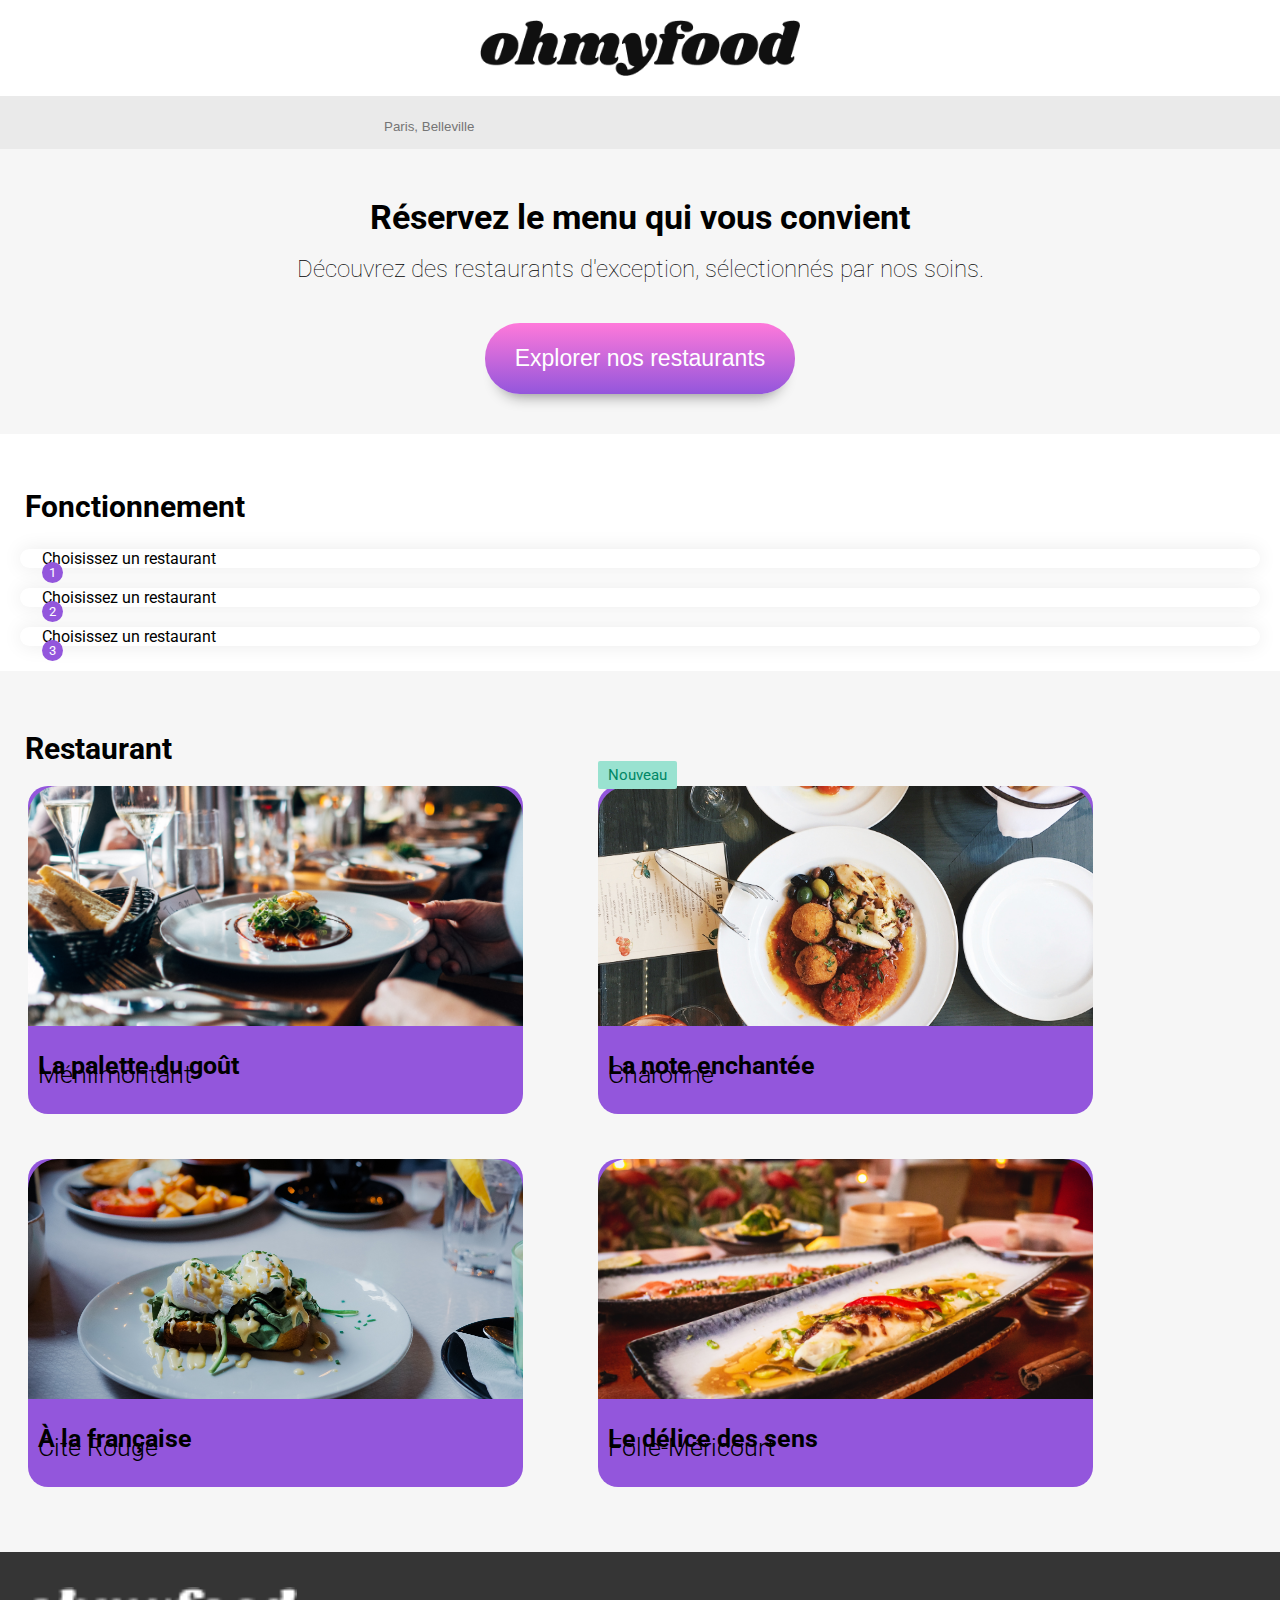
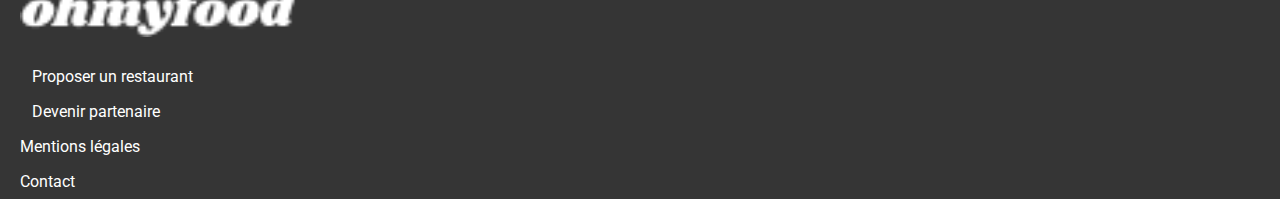
==== index.html @ 6f6e339a "Add files via upload" ====
<!DOCTYPE html>
<html lang="fr">

<head>
    <meta charset="UTF-8">
    <meta name="viewport" content="width=device-width, initial-scale=1.0">
    <title>Ohmyfood</title>
    <link rel="preconnect" href="https://fonts.googleapis.com">
    <link href="https://fonts.googleapis.com/css2?family=Shrikhand&display=swap" rel="stylesheet">
    <link rel="preconnect" href="https://fonts.googleapis.com">
    <link rel="preconnect" href="https://fonts.gstatic.com" crossorigin>
    <link href="https://fonts.googleapis.com/css2?family=Roboto:wght@100;300;400;500;700;900&display=swap" rel="stylesheet">
    <link rel="stylesheet" href="css/style.css">
    <link rel="stylesheet" href="https://cdnjs.cloudflare.com/ajax/libs/font-awesome/6.2.1/css/all.min.css"
    integrity="sha512-MV7K8+y+gLIBoVD59lQIYicR65iaqukzvf/nwasF0nqhPay5w/9lJmVM2hMDcnK1OnMGCdVK+iQrJ7lzPJQd1w=="
    crossorigin="anonymous" referrerpolicy="no-referrer" />
</head>
<body>
    <header>
        <img class="logoone" src="images/logo/ohmyfood.png" alt="Image">
    </header>
    <main>
        <div class="input-icone">
            <i class="fa-solid fa-location-dot"></i>
            <input type="text" placeholder="Paris, Belleville">
        </div>
        <section class="discovery">
            <h2>Réservez le menu qui vous convient</h2>
            <p>Découvrez des restaurants d'exception, sélectionnés par nos soins.</p>
            <button>Explorer nos restaurants</button>
        </section>
        <section class="function">
            <h2>Fonctionnement</h2>
                <div class="functionbutton">
                    <p class="number">1</p>
                    <i class="fa-solid fa-mobile-screen-button" style="color: #787878;"></i>
                    <p>Choisissez un restaurant</p>
                </div>
                <div class="functionbutton">
                    <p class="number">2</p>
                    <i class="fa-solid fa-mobile-screen-button" style="color: #787878;"></i>
                    <p>Choisissez un restaurant</p>
                </div>
                <div class="functionbutton">
                    <p class="number">3</p>
                    <i class="fa-solid fa-mobile-screen-button" style="color: #787878;"></i>
                    <p>Choisissez un restaurant</p>
                </div>
        </section>
        <h2 class="titre-restaurant">Restaurant</h2>
        <section class="restaurants">
            
            <div class="restaurants-card">
                <a href="lapalettedugout.html">
                <img src="images/restaurants/jay-wennington-N_Y88TWmGwA-unsplash.jpg" alt="lapalettedugout">
                <h3>La palette du goût <i class="fa-regular fa-heart fa-2x heart__icon--empty"></i></h3>
                <p>Ménilmontant</p>
            </a>
            </div>
            <div class="restaurants-card">
                <a href="lanoteenchantée.html">
                <p class="new">Nouveau</p>
                <img src="images/restaurants/stil-u2Lp8tXIcjw-unsplash.jpg" alt="lanoteenchantée">
                <h3>La note enchantée <i class="fa-regular fa-heart fa-2x heart__icon--empty"></i></h3>
                <p>Charonne</p>
                </a>
            </div>
            <div class="restaurants-card">
                <a href="alafrançaise.html">
                <img src="images/restaurants/toa-heftiba-DQKerTsQwi0-unsplash.jpg" alt="alafrançaise">
                <h3>À la française <i class="fa-regular fa-heart fa-2x heart__icon--empty"></i></h3>
                <p>Cité Rouge</p>
                </a>
            </div>
            <div class="restaurants-card">
                <a href="ledelicedessens.html">
                <img src="images/restaurants/louis-hansel-shotsoflouis-qNBGVyOCY8Q-unsplash.jpg" alt="ledelicedessens">
                <h3>Le délice des sens <i class="fa-regular fa-heart fa-2x heart__icon--empty"></i></h3>
                <p>Folie-Méricourt</p>
                </a>
            </div>
        </section>

       
    </main>
</body>
<footer>
    <img src="images/logo/ohmyfood_footer.png" alt="logo">
    <p><i class="fa-solid fa-utensils" style="color: #ffffff;"></i>Proposer un restaurant</p>
    <p><i class="fa-solid fa-handshake-angle" style="color: #ffffff;"></i>Devenir partenaire</p>
    <p>Mentions légales</p>
    <a href="mailto:ohmyfood@gmail.com">Contact</a>
</footer>
</html>
---- css/style.css ----
body {
  margin: 0;
  font-family: "Roboto", sans-serif;
}

.logoone {
  padding-top: 20px;
  display: flex;
  margin: auto;
}

.titre-restaurant {
  background-color: #f6f6f6;
  margin-bottom: 0px;
  padding-bottom: 20px;
  padding-top: 60px;
  font-size: 30px;
  padding-left: 25px;
}

header i {
  font-size: 25px;
  margin-top: 20px;
  margin-left: 20px;
}
header img {
  width: 40%;
  margin-top: -30px;
  padding-bottom: 10px;
}

input {
  width: 40%;
  margin: auto;
  display: flex;
  border-width: 0;
  padding: 15px;
  background-color: #eaeaea;
}

.input-icone {
  box-shadow: 0px 8px 10px -10px gray;
  padding-top: 8px;
  background-color: #eaeaea;
}

.discovery {
  background-color: #f6f6f6;
  padding-top: 20px;
  padding-bottom: 40px;
}
.discovery h2 {
  margin-left: 60px;
  margin-right: 60px;
  text-align: center;
  font-weight: 700;
  font-size: 34px;
}
.discovery p {
  text-align: center;
  margin-left: 30px;
  margin-right: 30px;
  margin-top: -10px;
  font-weight: 100;
  font-size: 24px;
}
.discovery button {
  display: flex;
  margin: auto;
  border-style: none;
  background: linear-gradient(#FF79DA, #9356DC);
  padding-left: 30px;
  padding-right: 30px;
  padding-top: 22px;
  padding-bottom: 22px;
  color: white;
  box-shadow: 0px 15px 15px -14px gray;
  border-radius: 35px;
  font-size: 23px;
  margin-top: 40px;
}
.discovery button:hover {
  background: linear-gradient(#F497E2, #AD7ADD);
  box-shadow: 0px 15px 25px -14px #515151;
}

.function h2 {
  padding-left: 25px;
  padding-top: 30px;
  font-size: 30px;
}

.functionbutton {
  background-color: white;
  margin: 20px;
  border-radius: 20px;
  padding-left: 22px;
  box-shadow: 0px 0px 20px 0px #eaeaea;
}
.functionbutton .number {
  background-color: #9356DC;
  position: absolute;
  border-radius: 100%;
  padding-left: 7px;
  padding-right: 7px;
  padding-top: 3px;
  padding-bottom: 3px;
  color: white;
  font-size: 13px;
}

.restaurants {
  background-color: #f6f6f6;
  padding-bottom: 40px;
  display: flex;
  flex-direction: column;
}
.restaurants h2 {
  padding-left: 25px;
  padding-top: 40px;
  font-size: 35px;
}
.restaurants img {
  border-top-right-radius: 30px;
  border-top-left-radius: 30px;
  margin: auto;
  display: flex;
  max-height: 240px;
  -o-object-fit: cover;
  object-fit: cover;
  width: 100%;
}

.restaurants-card {
  background-color: white;
  width: 90%;
  display: flex;
  margin: auto;
  flex-direction: column;
  border-radius: 20px;
  margin-bottom: 25px;
}
.restaurants-card img {
  -o-object-fit: cover;
  object-fit: cover;
  height: 500px;
}
.restaurants-card h3 {
  padding-left: 10px;
  font-size: 25px;
}
.restaurants-card p {
  padding-left: 10px;
  font-size: 25px;
  font-weight: 300;
  margin-top: -25px;
}
.restaurants-card i {
  display: flex;
  justify-content: flex-end;
  font-size: 28px;
  margin-top: -20px;
  margin-right: 30px;
}
.restaurants-card a {
  text-decoration: none;
  color: black;
}
.restaurants-card .new {
  background-color: #99E2D0;
  color: #008766;
  position: absolute;
  font-size: 15px;
  padding-top: 5px;
  padding-bottom: 5px;
  padding-left: 10px;
  padding-right: 10px;
  border-radius: 2px;
  font-weight: 400;
}

hr {
  height: 4px;
  background-color: #99E2D0;
  border: 0;
  width: 55px;
  margin-left: 15px;
  margin-top: -15px;
}

.menu {
  background-color: #f6f6f6;
  border-top-right-radius: 40px;
  border-top-left-radius: 40px;
  padding-bottom: 60px;
  position: relative;
  margin-top: -90px;
}
.menu h2 {
  font-family: "Shrikhand";
  font-size: 35px;
  font-weight: 100;
  padding-left: 20px;
  padding-top: 40px;
}
.menu button {
  display: flex;
  margin: auto;
  margin-top: 60px;
  border-style: none;
  background: linear-gradient(#FF79DA, #9356DC);
  padding-left: 60px;
  padding-right: 60px;
  padding-bottom: 20px;
  padding-top: 20px;
  font-size: 23px;
  color: white;
  box-shadow: 0px 15px 15px -14px gray;
  border-radius: 35px;
}
.menu button:hover {
  background: linear-gradient(#F497E2, #AD7ADD);
  box-shadow: 0px 15px 25px -14px #515151;
}

#heartmenu {
  font-size: 35px;
  margin-left: 30px;
  margin-top: 10px;
}

.logo {
  width: 45%;
  display: flex;
  margin: auto;
  margin-top: -30px;
}

.menu-img {
  width: 100%;
  -o-object-fit: cover;
  object-fit: cover;
  height: 350px;
}

.title-menu {
  font-weight: 200px;
  padding-left: 15px;
  padding-top: 25px;
  font-size: 22px;
}

.text-menu {
  background-color: white;
  margin: 20px;
  border-radius: 20px;
  padding-left: 22px;
  box-shadow: 0px 0px 20px 0px #eaeaea;
}
.text-menu h3 {
  font-size: 23px;
  font-weight: 500;
  padding-top: 18px;
}
.text-menu p {
  font-size: 19px;
  font-weight: 300;
  padding-bottom: 18px;
  margin-top: -18px;
}
.text-menu .prix {
  margin-top: -60px;
  float: right;
  margin-right: 25px;
  font-weight: 500;
}

footer {
  background-color: #353535;
  color: white;
  padding-left: 20px;
  padding-bottom: 8px;
}
footer i {
  margin-right: 12px;
  color: white;
}
footer img {
  width: 22%;
  padding-top: 35px;
  padding-bottom: 10px;
}
footer a {
  text-decoration: none;
  color: white;
}

@media only screen and (min-width: 1024px) {
  header i {
    margin-top: 40px;
  }
  header img {
    width: 25%;
    margin-top: -40px;
    padding-bottom: 20px;
  }
  .restaurants {
    display: grid;
    grid-gap: 20px;
    grid-template-columns: repeat(2, 550px);
  }
  .restaurants h2 {
    background-color: #FF79DA;
  }
  .restaurants-card {
    background-color: #9356DC;
  }
  .menu {
    margin-left: 200px;
    margin-right: 200px;
  }
  .menu h2 {
    text-align: center;
  }
  .logo {
    width: 20%;
  }
  .menu-img {
    height: 400px;
  }
}/*# sourceMappingURL=style.css.map */
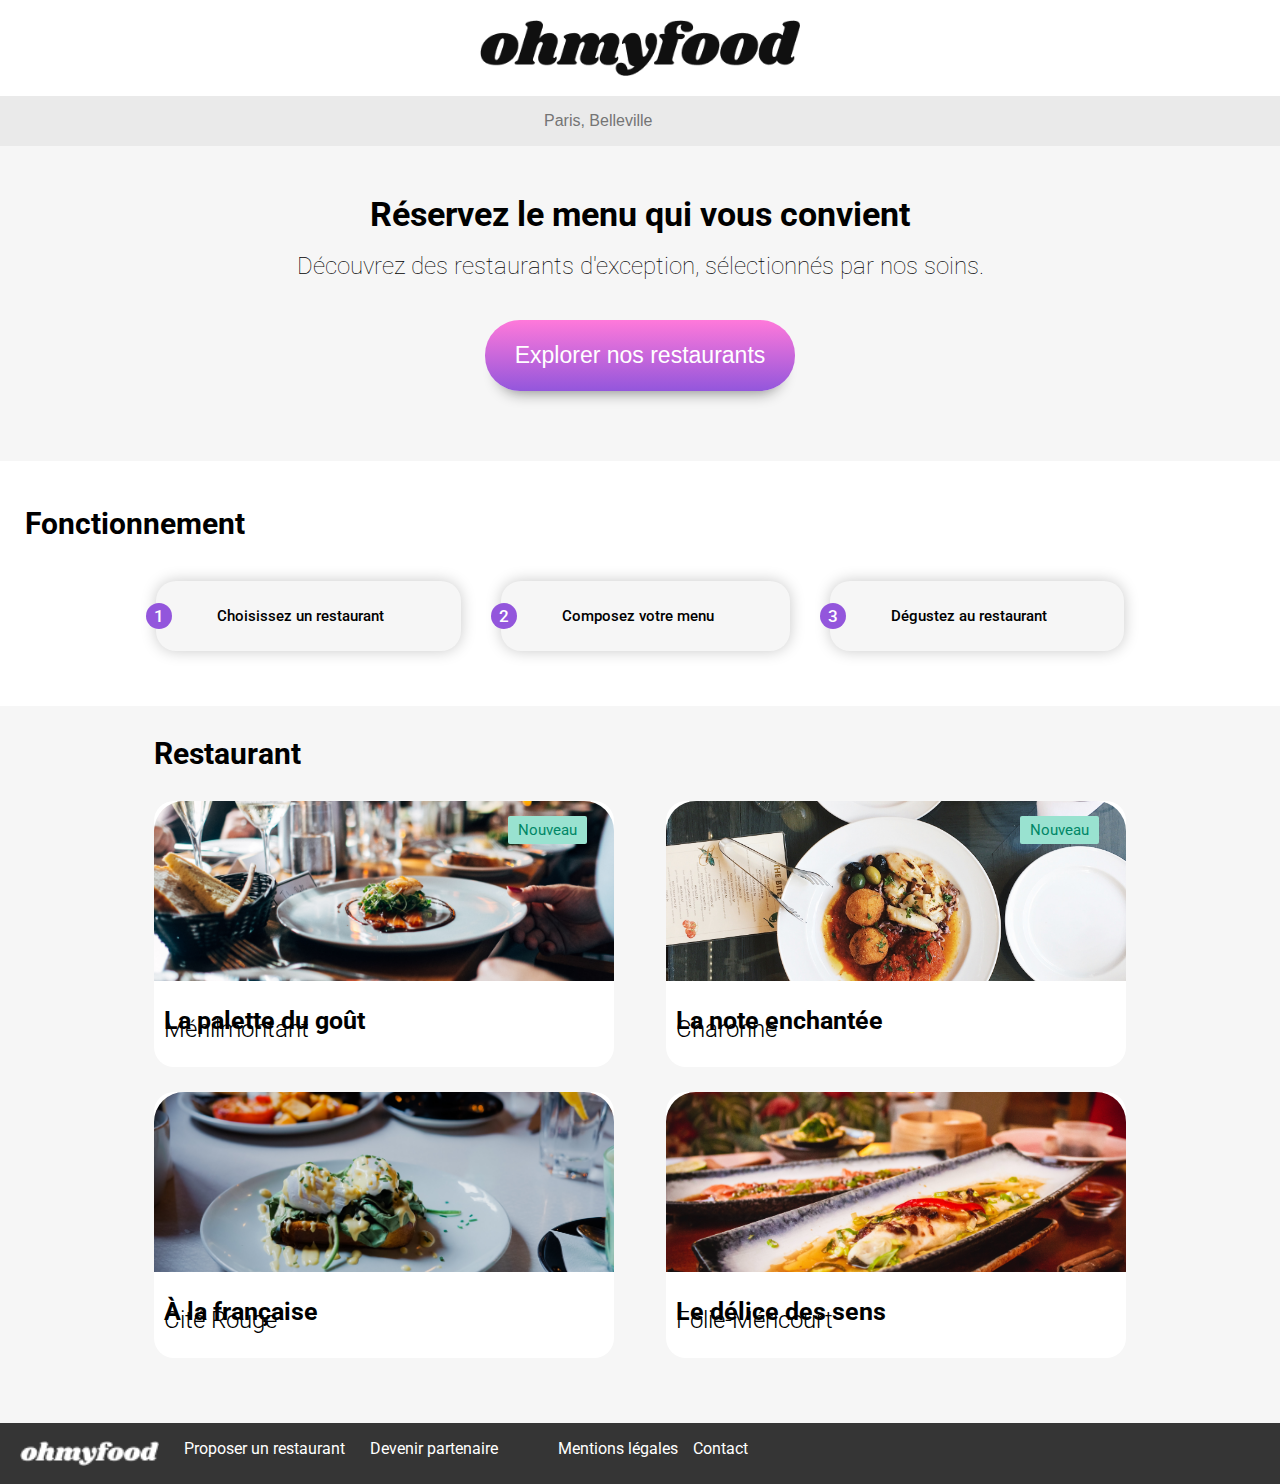
==== commit 3ae34639: "Add files via upload" ====
--- a/index.html
+++ b/index.html
@@ -20,7 +20,7 @@
         <img class="logoone" src="images/logo/ohmyfood.png" alt="Image">
     </header>
     <main>
-        <div class="input-icone">
+        <div class="gps">
             <i class="fa-solid fa-location-dot"></i>
             <input type="text" placeholder="Paris, Belleville">
         </div>
@@ -29,22 +29,22 @@
             <p>Découvrez des restaurants d'exception, sélectionnés par nos soins.</p>
             <button>Explorer nos restaurants</button>
         </section>
+        <h2 class="titre-function">Fonctionnement</h2>
         <section class="function">
-            <h2>Fonctionnement</h2>
                 <div class="functionbutton">
                     <p class="number">1</p>
-                    <i class="fa-solid fa-mobile-screen-button" style="color: #787878;"></i>
+                    <i class="fa-solid fa-mobile-screen-button"></i>
                     <p>Choisissez un restaurant</p>
                 </div>
                 <div class="functionbutton">
                     <p class="number">2</p>
-                    <i class="fa-solid fa-mobile-screen-button" style="color: #787878;"></i>
-                    <p>Choisissez un restaurant</p>
+                    <i class="fa-solid fa-list"></i>
+                    <p>Composez votre menu</p>
                 </div>
                 <div class="functionbutton">
                     <p class="number">3</p>
-                    <i class="fa-solid fa-mobile-screen-button" style="color: #787878;"></i>
-                    <p>Choisissez un restaurant</p>
+                    <i id="store" class="fa-solid fa-store"></i>
+                    <p>Dégustez au restaurant</p>
                 </div>
         </section>
         <h2 class="titre-restaurant">Restaurant</h2>
@@ -52,8 +52,11 @@
             
             <div class="restaurants-card">
                 <a href="lapalettedugout.html">
+                    <p class="new">Nouveau</p>
                 <img src="images/restaurants/jay-wennington-N_Y88TWmGwA-unsplash.jpg" alt="lapalettedugout">
-                <h3>La palette du goût <i class="fa-regular fa-heart fa-2x heart__icon--empty"></i></h3>
+                <h3>La palette du goût 
+                    <i class="fa-regular fa-heart fa-2x heart__icon--empty"></i>
+                </h3>
                 <p>Ménilmontant</p>
             </a>
             </div>
@@ -88,7 +91,7 @@
     <img src="images/logo/ohmyfood_footer.png" alt="logo">
     <p><i class="fa-solid fa-utensils" style="color: #ffffff;"></i>Proposer un restaurant</p>
     <p><i class="fa-solid fa-handshake-angle" style="color: #ffffff;"></i>Devenir partenaire</p>
-    <p>Mentions légales</p>
-    <a href="mailto:ohmyfood@gmail.com">Contact</a>
+    <p class="gap">Mentions légales</p>
+    <p><a href="mailto:ohmyfood@gmail.com">Contact</a></p>
 </footer>
 </html>--- a/css/style.css
+++ b/css/style.css
@@ -29,25 +29,29 @@
   padding-bottom: 10px;
 }
 
-input {
-  width: 40%;
-  margin: auto;
-  display: flex;
+.gps {
+  display: flex;
+  align-items: center;
+  justify-content: center;
+  background-color: #eaeaea;
+  padding-top: 15px;
+  padding-bottom: 15px;
+}
+.gps input {
   border-width: 0;
-  padding: 15px;
   background-color: #eaeaea;
-}
-
-.input-icone {
-  box-shadow: 0px 8px 10px -10px gray;
-  padding-top: 8px;
-  background-color: #eaeaea;
+  font-size: 16px;
+}
+.gps i {
+  margin-right: 15px;
+  font-size: 16px;
+  padding-top: 2px;
 }
 
 .discovery {
   background-color: #f6f6f6;
   padding-top: 20px;
-  padding-bottom: 40px;
+  padding-bottom: 70px;
 }
 .discovery h2 {
   margin-left: 60px;
@@ -84,29 +88,54 @@
   box-shadow: 0px 15px 25px -14px #515151;
 }
 
-.function h2 {
+.titre-function {
   padding-left: 25px;
   padding-top: 30px;
   font-size: 30px;
 }
 
+.function {
+  background-color: white;
+  padding-bottom: 30px;
+}
+
 .functionbutton {
-  background-color: white;
-  margin: 20px;
+  display: flex;
+  align-items: center;
+  background-color: #f6f6f6;
+  margin-top: 30px;
+  margin-left: 40px;
+  margin-right: 40px;
   border-radius: 20px;
   padding-left: 22px;
-  box-shadow: 0px 0px 20px 0px #eaeaea;
+  padding-top: 10px;
+  padding-bottom: 10px;
+  box-shadow: 0px 0px 15px 0px #c9c9c9;
+}
+.functionbutton i {
+  font-size: 25px;
+  color: #787878;
+  margin-right: 25px;
 }
 .functionbutton .number {
   background-color: #9356DC;
-  position: absolute;
+  position: relative;
   border-radius: 100%;
-  padding-left: 7px;
-  padding-right: 7px;
+  padding-left: 8px;
+  padding-right: 8px;
   padding-top: 3px;
   padding-bottom: 3px;
   color: white;
-  font-size: 13px;
+  font-size: 17px;
+  margin-left: -32px;
+  margin-right: 28px;
+}
+.functionbutton p {
+  font-size: 19px;
+  font-weight: 500;
+}
+.functionbutton #store {
+  color: #9356DC;
 }
 
 .restaurants {
@@ -135,6 +164,7 @@
   background-color: white;
   width: 90%;
   display: flex;
+  position: relative;
   margin: auto;
   flex-direction: column;
   border-radius: 20px;
@@ -151,7 +181,7 @@
 }
 .restaurants-card p {
   padding-left: 10px;
-  font-size: 25px;
+  font-size: 24px;
   font-weight: 300;
   margin-top: -25px;
 }
@@ -161,6 +191,10 @@
   font-size: 28px;
   margin-top: -20px;
   margin-right: 30px;
+  color: black;
+}
+.restaurants-card i:hover {
+  color: #FF79DA;
 }
 .restaurants-card a {
   text-decoration: none;
@@ -177,6 +211,8 @@
   padding-right: 10px;
   border-radius: 2px;
   font-weight: 400;
+  right: 6%;
+  margin-top: 15px;
 }
 
 hr {
@@ -244,7 +280,7 @@
 }
 
 .title-menu {
-  font-weight: 200px;
+  font-weight: 300;
   padding-left: 15px;
   padding-top: 25px;
   font-size: 22px;
@@ -275,6 +311,42 @@
   font-weight: 500;
 }
 
+/*.slide-left {
+    animation: slide-left 0.5s cubic-bezier(0.25, 0.46, 0.45, 0.94) both;
+  }
+
+   @-webkit-keyframes slide-left {
+    0% {
+      -webkit-transform: translateX(0);
+              transform: translateX(0);
+    }
+    100% {
+      -webkit-transform: translateX(-100px);
+              transform: translateX(-100px);
+    }
+  }
+  @keyframes slide-left {
+    0% {
+      -webkit-transform: translateX(0);
+              transform: translateX(0);
+    }
+    100% {
+      -webkit-transform: translateX(-100px);
+              transform: translateX(-100px);
+    }
+  }*/
+.entrees {
+  background-color: blue;
+}
+
+.plats {
+  background-color: #9356DC;
+}
+
+.desserts {
+  background-color: #FF79DA;
+}
+
 footer {
   background-color: #353535;
   color: white;
@@ -304,16 +376,44 @@
     margin-top: -40px;
     padding-bottom: 20px;
   }
+  .titre-function {
+    padding-top: 20px;
+    margin-bottom: 10px;
+  }
+  .function {
+    display: flex;
+    flex-direction: row;
+    justify-content: center;
+  }
+  .functionbutton {
+    margin-left: 20px;
+    margin-right: 20px;
+    padding-left: 22px;
+    padding-right: 6%;
+    padding-top: 5px;
+    padding-bottom: 5px;
+  }
+  .functionbutton i {
+    font-size: 20px;
+  }
+  .functionbutton .number {
+    margin-right: 20px;
+  }
+  .functionbutton p {
+    font-size: 15px;
+  }
+  .titre-restaurant {
+    padding-left: 12%;
+    padding-top: 30px;
+    padding-bottom: 30px;
+  }
   .restaurants {
     display: grid;
-    grid-gap: 20px;
-    grid-template-columns: repeat(2, 550px);
-  }
-  .restaurants h2 {
-    background-color: #FF79DA;
-  }
-  .restaurants-card {
-    background-color: #9356DC;
+    grid-template-columns: repeat(2, 40%);
+    justify-content: center;
+  }
+  .restaurants img {
+    max-height: 180px;
   }
   .menu {
     margin-left: 200px;
@@ -328,4 +428,20 @@
   .menu-img {
     height: 400px;
   }
+  footer {
+    display: flex;
+  }
+  footer i {
+    margin-right: 10px;
+  }
+  footer p {
+    padding-left: 15px;
+  }
+  footer img {
+    width: 11%;
+    padding-top: 18px;
+  }
+  footer .gap {
+    padding-left: 60px;
+  }
 }/*# sourceMappingURL=style.css.map */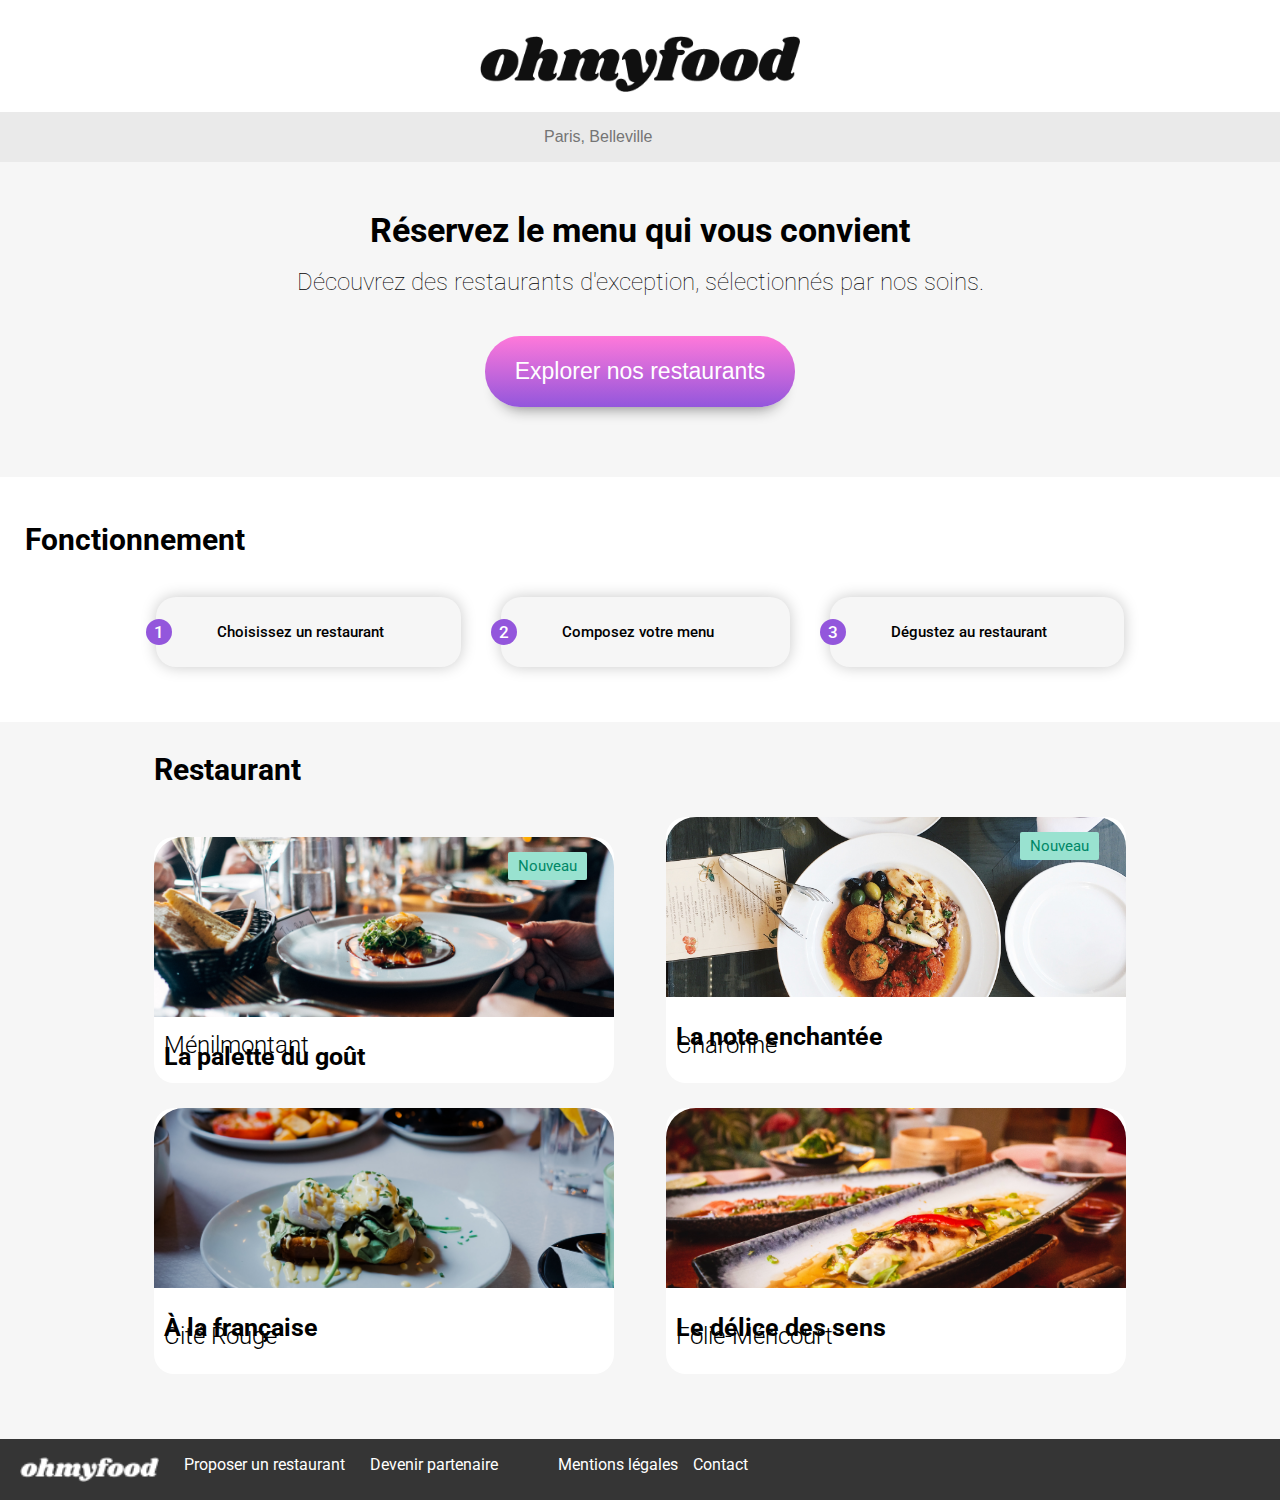
==== commit 6ea83509: "Update index.html" ====
--- a/index.html
+++ b/index.html
@@ -16,6 +16,11 @@
     crossorigin="anonymous" referrerpolicy="no-referrer" />
 </head>
 <body>
+    <div class="loader">
+        <p class="cercle" ></p>
+        <p class="cercle" ></p>
+        <p class="cercle" ></p>
+    </div> 
     <header>
         <img class="logoone" src="images/logo/ohmyfood.png" alt="Image">
     </header>
@@ -54,9 +59,9 @@
                 <a href="lapalettedugout.html">
                     <p class="new">Nouveau</p>
                 <img src="images/restaurants/jay-wennington-N_Y88TWmGwA-unsplash.jpg" alt="lapalettedugout">
-                <h3>La palette du goût 
-                    <i class="fa-regular fa-heart fa-2x heart__icon--empty"></i>
-                </h3>
+                <h3>La palette du goût</h3>
+                    <i id="oneheart" class="fa-regular fa-heart"></i>
+                    <i id="twoheart" class="fa-solid fa-heart"></i>
                 <p>Ménilmontant</p>
             </a>
             </div>
@@ -94,4 +99,4 @@
     <p class="gap">Mentions légales</p>
     <p><a href="mailto:ohmyfood@gmail.com">Contact</a></p>
 </footer>
-</html>+</html>
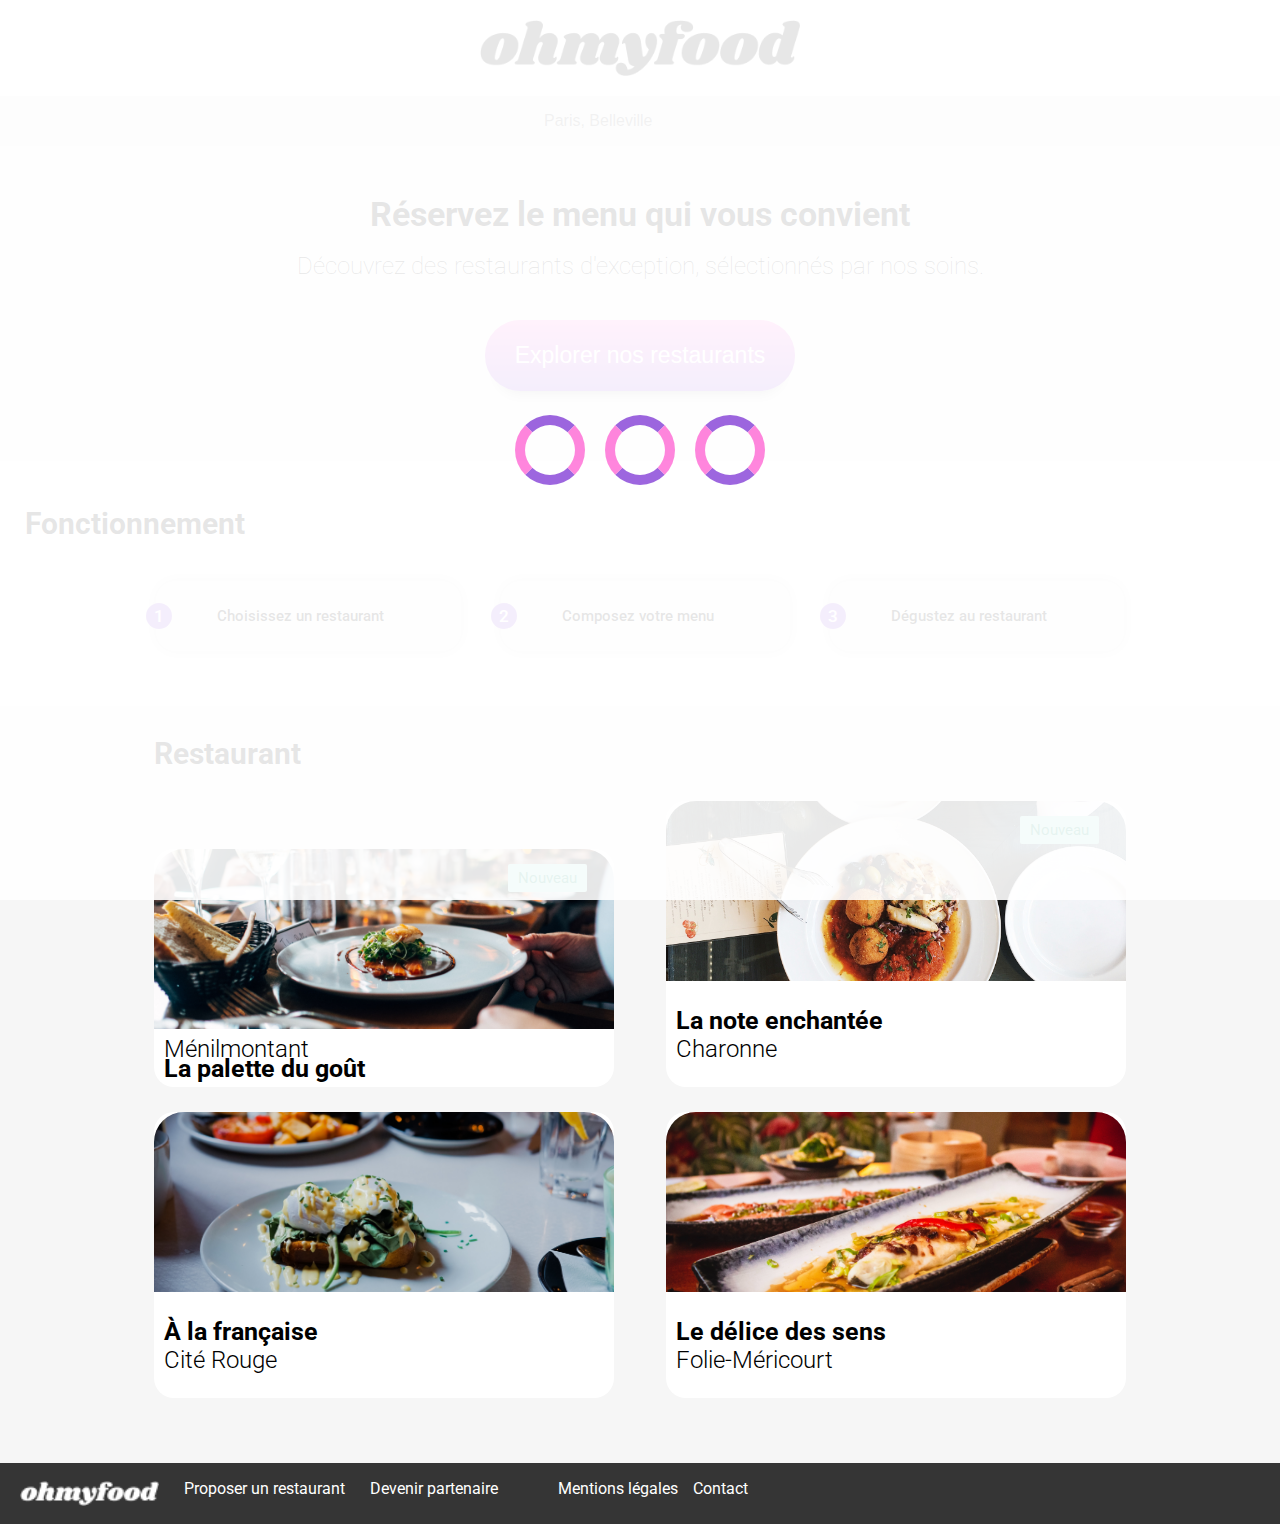
==== commit e463182d: "Add files via upload" ====
--- a/index.html
+++ b/index.html
@@ -99,4 +99,4 @@
     <p class="gap">Mentions légales</p>
     <p><a href="mailto:ohmyfood@gmail.com">Contact</a></p>
 </footer>
-</html>
+</html>--- a/css/style.css
+++ b/css/style.css
@@ -1,6 +1,51 @@
 body {
   margin: 0;
   font-family: "Roboto", sans-serif;
+}
+
+.loader {
+  place-items: center;
+  justify-content: center;
+  display: flex;
+  flex-direction: row;
+  background-color: #FFFFFF;
+  height: 100%;
+  position: fixed;
+  inset: 0;
+  z-index: 1;
+  opacity: 0.9;
+  animation: disp 3s forwards;
+  animation-delay: 3s;
+}
+@keyframes disp {
+  0% {
+    opacity: 0.9;
+  }
+  100% {
+    opacity: 0;
+    z-index: -1;
+  }
+}
+.loader .cercle {
+  justify-content: center;
+  margin-left: 10px;
+  margin-right: 10px;
+  border-top: 10px solid #9356DC;
+  border-bottom: 10px solid #9356DC;
+  border-left: 10px solid #FF79DA;
+  border-right: 10px solid #FF79DA;
+  border-radius: 50%;
+  width: 50px;
+  height: 50px;
+  animation: cercle 4s linear 2;
+}
+@keyframes cercle {
+  0% {
+    transform: rotate(0deg);
+  }
+  100% {
+    transform: rotate(360deg);
+  }
 }
 
 .logoone {
@@ -185,16 +230,27 @@
   font-weight: 300;
   margin-top: -25px;
 }
-.restaurants-card i {
+.restaurants-card #oneheart {
   display: flex;
   justify-content: flex-end;
   font-size: 28px;
   margin-top: -20px;
   margin-right: 30px;
-  color: black;
-}
-.restaurants-card i:hover {
-  color: #FF79DA;
+}
+.restaurants-card #oneheart:hover {
+  opacity: 0;
+}
+.restaurants-card #twoheart {
+  display: flex;
+  justify-content: flex-end;
+  font-size: 28px;
+  margin-top: -28px;
+  margin-right: 30px;
+  opacity: 0;
+}
+.restaurants-card #twoheart:hover {
+  opacity: 1;
+  color: #008766;
 }
 .restaurants-card a {
   text-decoration: none;
@@ -311,30 +367,6 @@
   font-weight: 500;
 }
 
-/*.slide-left {
-    animation: slide-left 0.5s cubic-bezier(0.25, 0.46, 0.45, 0.94) both;
-  }
-
-   @-webkit-keyframes slide-left {
-    0% {
-      -webkit-transform: translateX(0);
-              transform: translateX(0);
-    }
-    100% {
-      -webkit-transform: translateX(-100px);
-              transform: translateX(-100px);
-    }
-  }
-  @keyframes slide-left {
-    0% {
-      -webkit-transform: translateX(0);
-              transform: translateX(0);
-    }
-    100% {
-      -webkit-transform: translateX(-100px);
-              transform: translateX(-100px);
-    }
-  }*/
 .entrees {
   background-color: blue;
 }
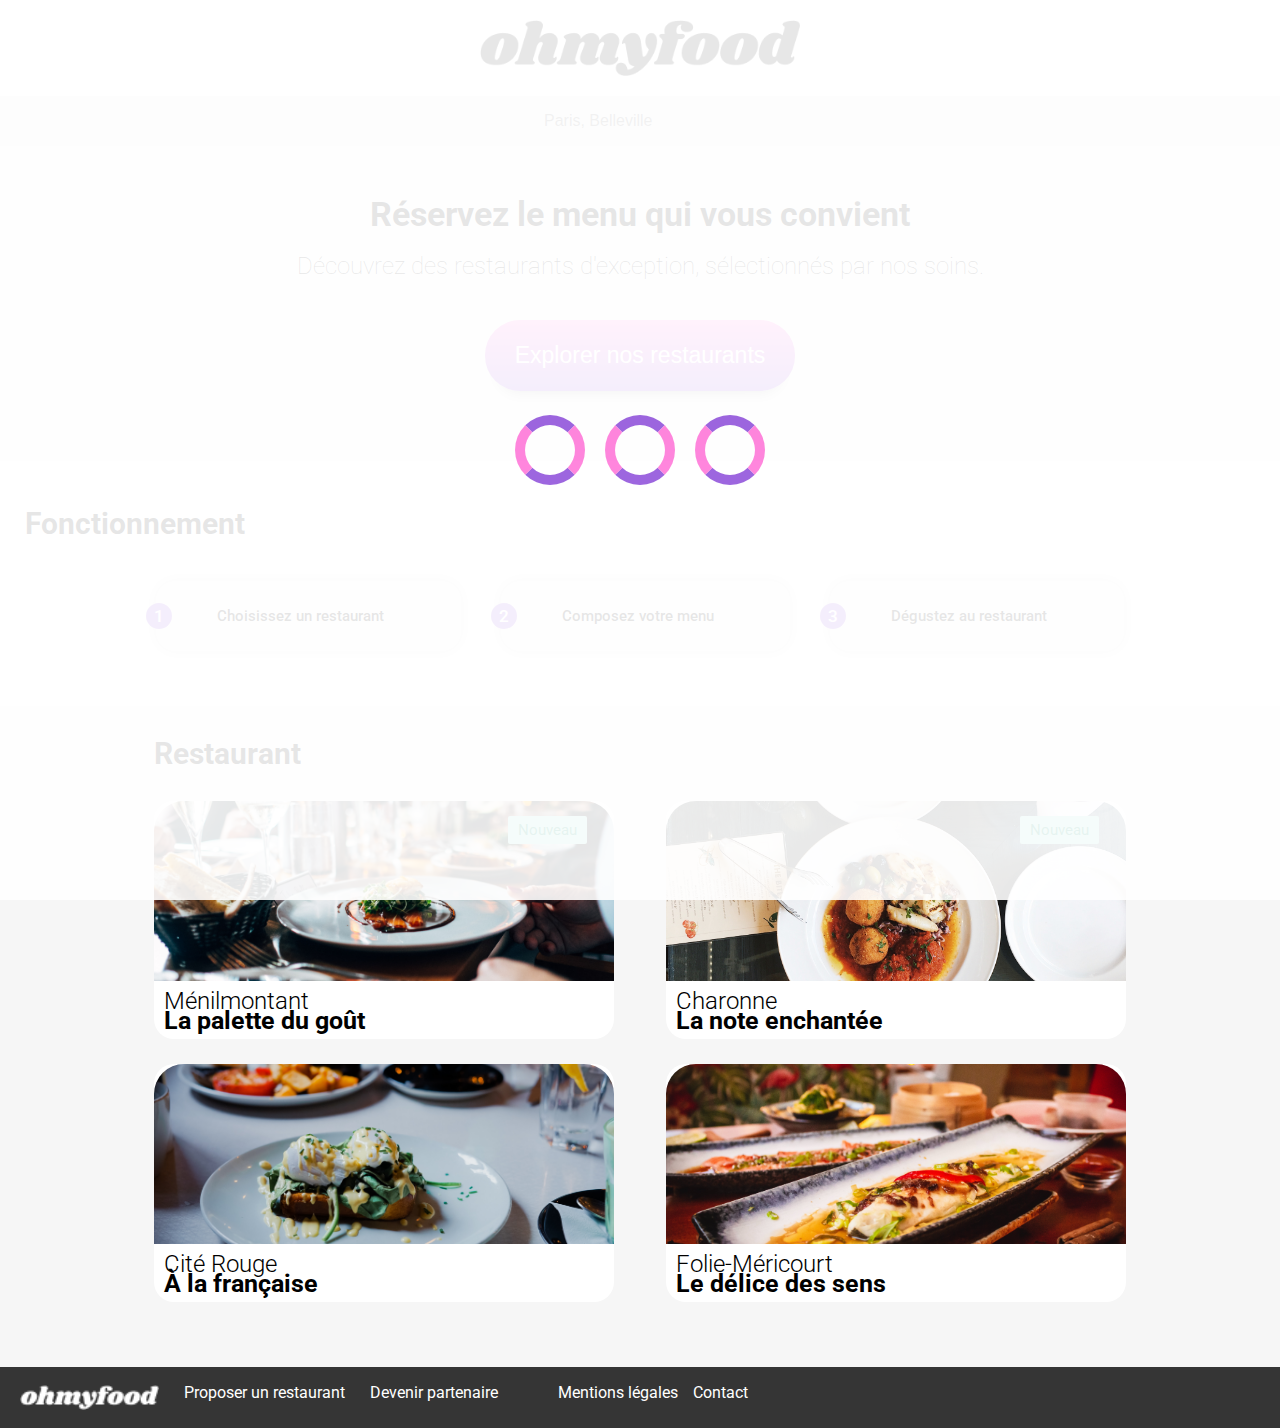
==== commit c21bc76c: "Update index.html" ====
--- a/index.html
+++ b/index.html
@@ -66,24 +66,30 @@
             </a>
             </div>
             <div class="restaurants-card">
-                <a href="lanoteenchantée.html">
+                <a href="lanoteenchantee.html">
                 <p class="new">Nouveau</p>
                 <img src="images/restaurants/stil-u2Lp8tXIcjw-unsplash.jpg" alt="lanoteenchantée">
-                <h3>La note enchantée <i class="fa-regular fa-heart fa-2x heart__icon--empty"></i></h3>
+                <h3>La note enchantée</h3>
+                    <i id="oneheart" class="fa-regular fa-heart"></i>
+                    <i id="twoheart" class="fa-solid fa-heart"></i>
                 <p>Charonne</p>
                 </a>
             </div>
             <div class="restaurants-card">
-                <a href="alafrançaise.html">
+                <a href="alafrancaise.html">
                 <img src="images/restaurants/toa-heftiba-DQKerTsQwi0-unsplash.jpg" alt="alafrançaise">
-                <h3>À la française <i class="fa-regular fa-heart fa-2x heart__icon--empty"></i></h3>
+                <h3>À la française</h3>
+                    <i id="oneheart" class="fa-regular fa-heart"></i>
+                    <i id="twoheart" class="fa-solid fa-heart"></i>
                 <p>Cité Rouge</p>
                 </a>
             </div>
             <div class="restaurants-card">
                 <a href="ledelicedessens.html">
                 <img src="images/restaurants/louis-hansel-shotsoflouis-qNBGVyOCY8Q-unsplash.jpg" alt="ledelicedessens">
-                <h3>Le délice des sens <i class="fa-regular fa-heart fa-2x heart__icon--empty"></i></h3>
+                <h3>Le délice des sens</h3>
+                    <i id="oneheart" class="fa-regular fa-heart"></i>
+                    <i id="twoheart" class="fa-solid fa-heart"></i>
                 <p>Folie-Méricourt</p>
                 </a>
             </div>
@@ -99,4 +105,4 @@
     <p class="gap">Mentions légales</p>
     <p><a href="mailto:ohmyfood@gmail.com">Contact</a></p>
 </footer>
-</html>+</html>
--- a/css/style.css
+++ b/css/style.css
@@ -26,7 +26,7 @@
     z-index: -1;
   }
 }
-.loader .cercle {
+.cercle {
   justify-content: center;
   margin-left: 10px;
   margin-right: 10px;
@@ -476,4 +476,4 @@
   footer .gap {
     padding-left: 60px;
   }
-}/*# sourceMappingURL=style.css.map */+}/*# sourceMappingURL=style.css.map */
